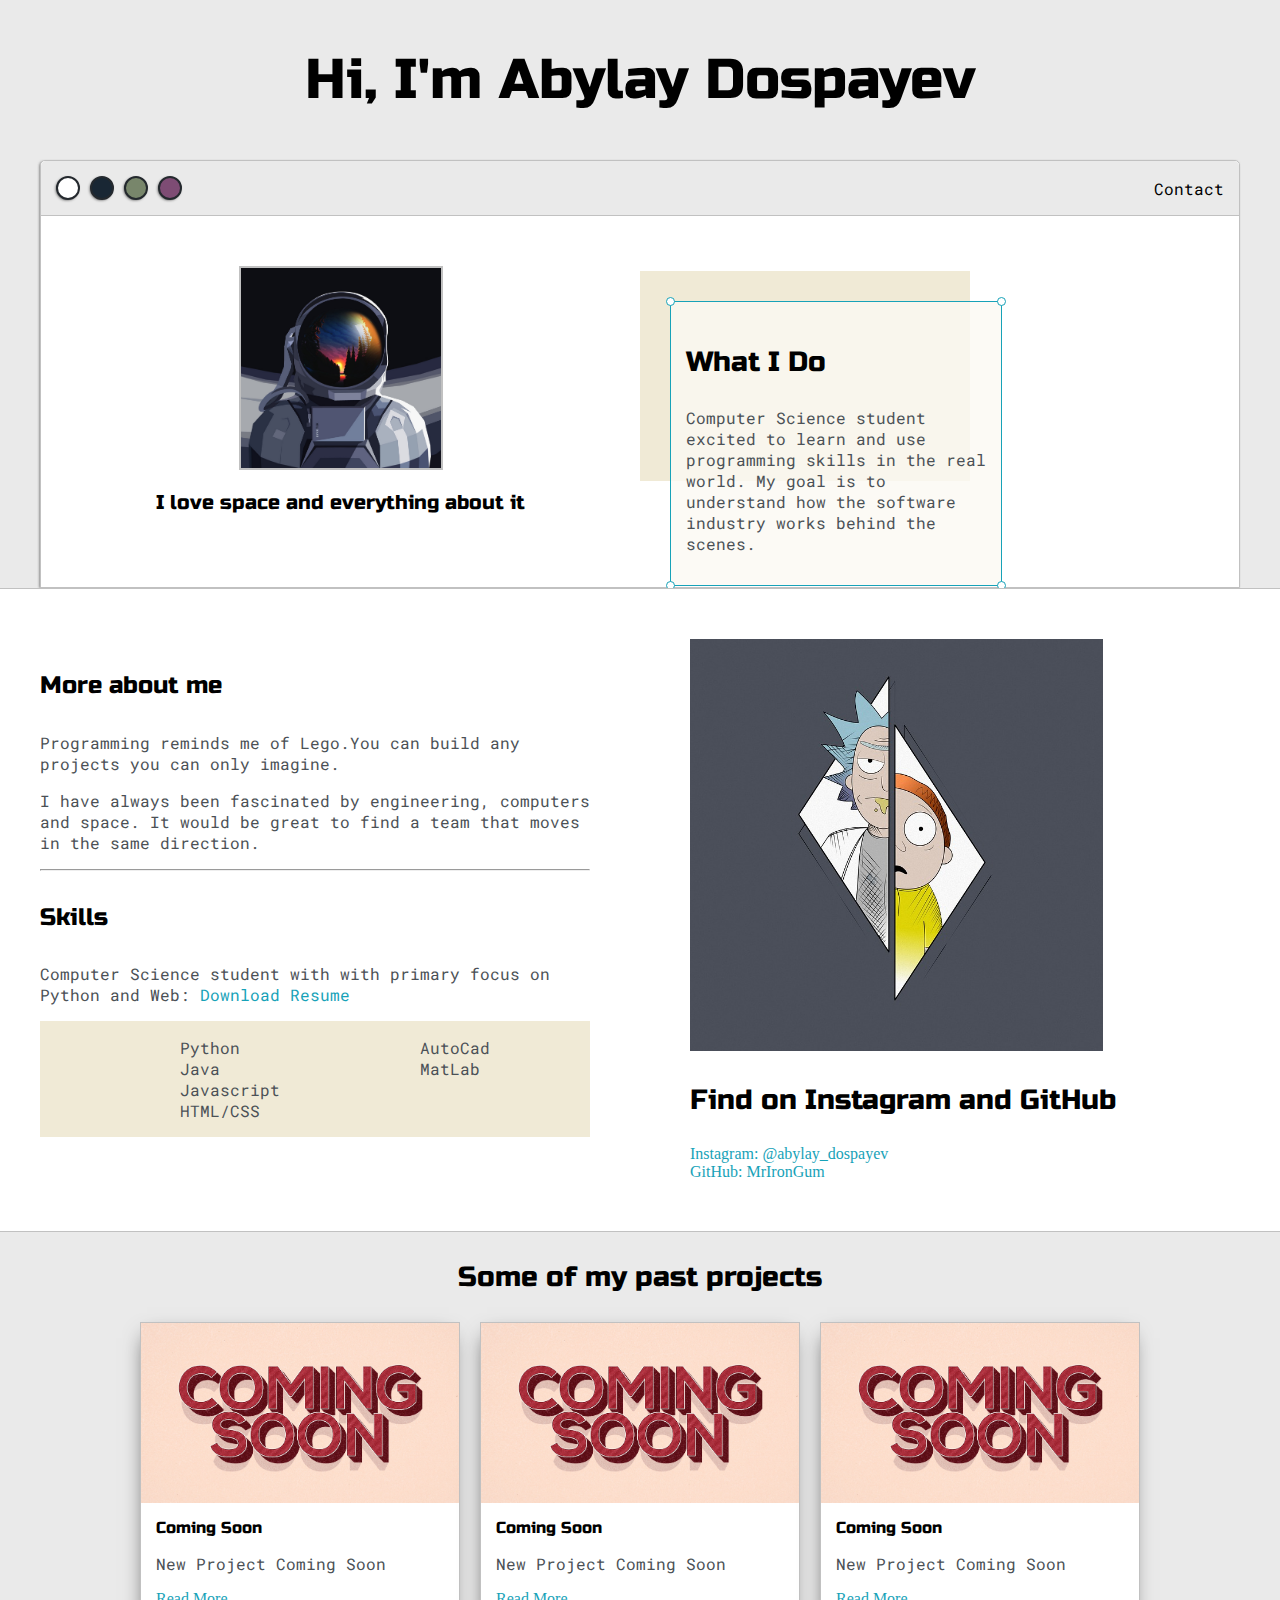
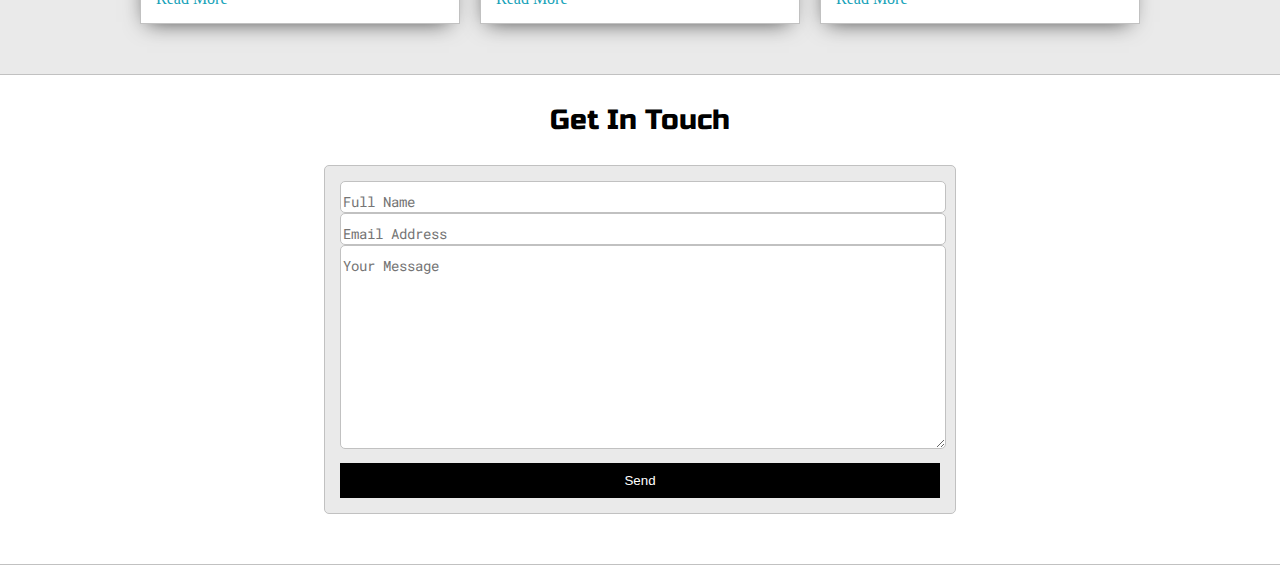
==== index.html @ e9ece23e "Add files via upload" ====
<!DOCTYPE html>

<html lang="en">

<head>
    <meta charset="UTF-8">
   
    <meta http-equiv="X-UA-Compatible" content="IE=edge">
   
    <meta name="viewport" content="width=device-width,
     initial-scale=1.0">
   
    <title>Abylay Dospayev</title>

    <!---Maint Font, Google Font, Russo-->
    <link href="https://fonts.googleapis.com/css2?family=Russo+One&display=swap" rel="stylesheet">
    
    <!---Secondary Font, Google Font, Roboto 500-->
    <link href="https://fonts.googleapis.com/css2?family=Roboto+Mono:wght@500&family=Russo+One&display=swap" rel="stylesheet">

    <!--CSS-->
    <link rel = "stylesheet" type = "text/css" href = "default.css">

    <link id = "theme-style" rel="stylesheet" href="">

</head>

<body>

    <!-- Bootstrap Class 
         Intro Section , dark-->
    <section class = "s1"> 
        <div class = "main-container">
            <!--Center greeting verticaly&horizontally by creating wrapper and grid area-->
            <div class = "greeting-wrapper">
            <h1>Hi, I'm Abylay Dospayev</h1>
            </div> 

            <!--Create new wrapper/grid area/container-->
            <div class="intro-wrapper">
                <div class = "nav-wrapper">
                    <!--Creating 2 sections with flexbox-->
                    <div class = "dots-wrapper">
                        <!--Creating dots on the left-->
                        <div id="theme-options-wrapper">
                        <div data-mode = "light" id="light-mode" class="theme-dot"></div>
                        <div data-mode = "blue" id="blue-mode" class="theme-dot"></div>
                        <div data-mode = "green" id="green-mode" class="theme-dot"></div>
                        <div data-mode = "purple" id="purple-mode" class="theme-dot"></div>
                        </div>
                    </div>

                    <ul id = "navigation">
                        <!--Links for nav-->
                        <li><a id = "contact-scroll" class = "contact-link" href="#contact-form">Contact</a></li>
                    </ul>
                </div>

                <div class ="left-column" >
                    <!--Picture with personalized theme-->
                    <img id = "profile_pic" src = "images/astronaut-spacesuit-wallpaper (2).jpg">
                    <h5 style = "text-align: center; line-height: 0;">I love space and everything about it</h5>
                    <!--Create 3 dots(pesonalized theme underneath the pic) and flexbox to style it -->
                    <div id="theme-options-wrapper">
                        <!--<div data-mode = "light" id="light-mode" class="theme-dot"></div>
                        <div data-mode = "blue" id="blue-mode" class="theme-dot"></div>
                        <div data-mode = "green" id="green-mode" class="theme-dot"></div>
                        <div data-mode = "purple" id="purple-mode" class="theme-dot"></div>-->
                    </div>

                  <!--  <p id = "settings-note">*Theme settings will be saved for<br>your next visit</p>-->
                </div>

                <div class = "right-column">
                    <div id = "preview-shadow">
                        <div id = "preview">
                            <div id="corner-tl" class = "corner"></div>
                            <div id="corner-tr" class = "corner"></div>
                            <h3>What I Do</h3>
                            <p>Computer Science student excited to learn and use programming skills in the real world. My goal is to understand how the software industry works behind the scenes.</p>
                            <div id="corner-br" class = "corner"></div>
                            <div id="corner-bl" class = "corner"></div>
                        </div>
                    </div>
                </div>
            </div>

        </div>
    </section>

    <!---About section, light-->
    <section class = "s2">
        <div class = "main-container">
            
            <div class="about-wrapper">
                <div class = "about-me">
                    <h4>More about me</h4>
                    <p>Programming reminds me of Lego.You can build any projects you can only imagine.</p>

                    <p>I have always been fascinated
                        by engineering, computers and space. It would be great to find a team that moves in the same direction. 
                    </p>
                
                    <hr>

                    <h4>Skills</h4>

                    <p>Computer Science student with  with 
                        primary focus on Python and Web: 
                        <a target ="_blank" href="Resume - final.pdf">Download Resume</a></p>

                        <div id = "skills">
                            <ul>
                                <li>Python</li>
                                <li>Java</li>
                                <li>Javascript</li>
                                <li>HTML/CSS</li>
                            </ul>

                            <ul>
                                <li>AutoCad</li>
                                <li>MatLab</li>
                                
                            </ul>

            
                        </div>
                </div>

                <div class = "social-links">
                    <img id="social_img" src="images/rick-and-morty.jpg">
                    <h3>Find on Instagram and GitHub</h3>

                    <a target="_blank" href="https://www.instagram.com/abylay_dospayev/">Instagram: @abylay_dospayev</a>
					<br>
					<a target="_blank" href="https://github.com/MrIronGum">GitHub: MrIronGum</a>
                </div>
                
                
            </div>

        </div>
    </section>     
    
    <!---Portfolio section, dark-->
    <section class = "s1">
        <div class = "main-container">
            <h3 style="text-align: center;">Some of my past projects</h3>
            <div class = "post-wrapper">

                <div>
                    <div class = "post">
                        <img class = "thumbnail" src="images/coming-soon.jpg">
                        <div class = "post-preview">
                            <h6 class = "post-title">Coming Soon</h6>
                            <p class="post-intro">New Project Coming Soon
                            </p>
                            <a href="post.html">Read More</a>
                        </div>
                    </div>
                 </div>

                <div>
                    <div class = "post">
                        <img class = "thumbnail" src="images/coming-soon.jpg">
                        <div class = "post-preview">
                            <h6 class = "post-title">Coming Soon</h6>
                            <p class="post-intro">New Project Coming Soon
                            </p>
                            <a href="#">Read More</a>

                        </div>
                    </div>
                </div>

                <div>
                    <div class = "post">
                        <img class = "thumbnail" src="images/coming-soon.jpg">
                        <div class = "post-preview">
                            <h6 class = "post-title">Coming Soon</h6>
                            <p class="post-intro">New Project Coming Soon
                            </p>
                            <a href="#">Read More</a>
                        </div>
                    </div>
                </div>

            </div> 
        </div>
    </section> 
 
    <!---Contact section, light-->
    <section class = "s2">
        <div class = "main-container">
            <h3 style="text-align: center;">Get In Touch</h3>

           <!-- <form action = "https://formsubmit.co/abylaidospayev@gmail.com" method="POST" id="contact-form">
                <label>Name</label>
                <input class = "input-field" type="text" name="name">

                <label>Subject</label>
                <input class = "input-field" type="text" name="Subject">

                <label>Email</label>
                <input class = "input-field" type="text" name="Email">

                <label>Message</label>
                <textarea class="input-field" name="message" ></textarea>

                <input id="submit-btn" type = "submit" value="Send">
            </form>-->

            <form  action="https://formsubmit.co/abylaidospayev@gmail.com" method="POST" id = "contact-form">
                <div class="form-group">
                  <div class="form-row">
                    <div class="col">
                      <input type="text" name="name" class="input-field" placeholder="Full Name" required>
                    </div>
                    <div class="col">
                      <input type="email" name="email" class="input-field" placeholder="Email Address" required>
                    </div>
                  </div>
                </div>
                <div class="form-group">
                  <textarea placeholder="Your Message" class="input-field" name="message" rows="10" required></textarea>
                </div>
                <button type="submit" id = "submit-btn">Send</button>
              </form>
        </div>
    </section> 

    <!--JS-->
    <script type = "text/javascript" src="script.js"></script>

</body>

</html>
---- default.css ----
/*color of headers text, global variable*/
:root{
    --mainColor: #eaeaea;
    --secondaryColor: #fff;
     
    --borderColor: #c1c1c1;

    --mainText: black;
    --secondaryText: #4b5156;

    --themeDotBorder:#24292e;

    --previewBg:rgb(251, 249, 243, 0.8);
    --previewShadow:#f0ead6;

    --buttonColor:black;
}

hmtl, body {
    padding: 0;
    margin: 0;

}

html{
    scroll-behavior: smooth;
}

body *{
    transition: 0.3s;
}

/*google font(Russo) and variables(color), not so bold*/
h1, h2, h3, h4, h5, h6, strong{
    color: var(--mainText);
    font-family: 'Russo One', sans-serif;
    font-weight: 500;
}

/*google font(Roboto, 500) and variables(color)*/
p, li, span, label, input, textarea{
    color: var(--secondaryText);
    font-family: 'Roboto Mono', monospace;
}

/*no underlines for links,color*/
a{
    text-decoration: none;
    color: #17a2b8;
}

/*no bullets in list*/
ul{
    list-style: none;
}

/*Sizes of text*/
h1 { font-size: 56px;}
h2 { font-size: 36px;}
h3 { font-size: 28px;}
h4 { font-size: 24px;}
h5 { font-size: 20px;}
h6 { font-size: 16px;}


/*classes s1&s2, with variables of colores and borders*/
.s1 {
    background-color: var(--mainColor);
    border-bottom: 1px solid var(--borderColor);
    overflow: auto;
}

.s2 {
    background-color: var(--secondaryColor);
    border-bottom: 1px solid var(--borderColor);
    overflow: auto;
}
 
/*Make sure that items centered*/
.main-container {
    width: 1200px;
    margin: 0 auto;
}

/*editing the wrapper greeting sentence*/
.greeting-wrapper{
    /*Creating grid area*/
    display: grid;

    /*Center content along x-axis*/
    text-align: center;
    
    /*Center along y-axis*/
    align-content: center;
    
    /*Creating a border*/
    /*border: 2px dashed lightcoral;*/

    /*Set the height*/
    min-height: 10em;
}

/*Set container intro-wrapper*/
.intro-wrapper{
    background-color:var(--secondaryColor);
    border: 1px solid var(--borderColor);
    /*Set the border radius for tops*/
    border-radius: 5px 5px 0 0;


    /*Shadow for a box from Shadow generator*/
    -webkit-box-shadow: -1px 1px 3px -1px rgba(0,0,0,0.75);
	-moz-box-shadow: -1px 1px 3px -1px rgba(0,0,0,0.75);
	box-shadow: -1px 1px 3px -1px rgba(0,0,0,0.75);

    /*Creating grid area*/
    display: grid;

    /*2 fractions for nav, right-left columns*/
    grid-template-columns: 1fr 1fr;

    /*temporary height
      3 em for nav, 30 em for columns  
    grid-template-rows: 3em 30em;*/ 

    /*create new string - new row*/
    grid-template-areas: 

        /*align nav wrapper at the top*/
        'nav-wrapper nav-wrapper'

        /*put columns at the bottom, on the left and right*/
        'left-column right-column'
        ;
}

/*Border for container*/
.nav-wrapper{
    border-radius: 5px 5px 0 0;
    /*identify grid area*/
    grid-area: nav-wrapper;
    /*Set bottom border for nav bar*/
    border-bottom: 1px solid var(--borderColor);
    /*Flexbox*/
    display: flex;
    /*spread on two sides */
    justify-content: space-between;
    /*space centered verticaly*/
    align-items: center;
    background-color: var(--mainColor);

    /*Set the border
    border: 1px dashed lightcoral;*/
}

#navigation a{
    color: var(--mainText);
}

#navigation a:hover{
    color: #bbbbbb;
}

/*creating space for links*/
#navigation{
    margin: 0;
    padding: 10px;
}

/*inline nav */
#navigation li{
    display: inline-block;
    margin-right: 5px;
    margin-left: 5px;
}

/*inline dots*/
.dots-wrapper{
    display: flex;
    padding: 10px;
}

/*Creating dots on the left of nav*/
.browser-dot{
    background-color: black;
    height: 15px;
    width: 15px;
    border-radius: 50%;
    margin: 5px;

    /*Shadow Generator, shadows for dots*/
    -webkit-box-shadow: 0px 2px 2px 1px rgba(136,136,136,0.34); 
    box-shadow: 0px 2px 2px 1px rgba(136,136,136,0.34);
    
}

/*styling colors of the dots*/
#dot-1{
    background-color: #FC6058 ;
}

#dot-2{
    background-color: #fec02f ;
}

#dot-3{
    background-color: #2ACA3E ;
}

.left-column{
    grid-area: left-column;
    padding-top:50px;
    padding-bottom: 50px;
  
    /* border: 1px dashed lightcoral;*/
}

#profile_pic{
    display: block;
    margin: 0 auto;
    height: 200px;
    width: 200px;
    /*crop the image*/
    object-fit: cover;
    border: 2px solid var(--borderColor);
}

#theme-options-wrapper{
    display: flex;
    justify-content: center;
}

.theme-dot{
    height: 20px;
    width: 20px;
    background-color: black;
    border-radius: 50%;

    margin: 5px;
    border: 2px solid var(--themeDotBorder);

    -webkit-box-shadow: -1px 1px 3px -1px rgba(0,0,0,0.75);
	-moz-box-shadow: -1px 1px 3px -1px rgba(0,0,0,0.75);
	box-shadow: -1px 1px 3px -1px rgba(0,0,0,0.75);
    /*turns cursor to the pointer*/
    cursor: pointer;

}

/*select elements when you mouse over them*/
.theme-dot:hover{
    border-width: 5px;
}

#light-mode{
    background-color:#fff ;
}

#blue-mode{
    background-color: #192734; ;
}

#green-mode{
    background-color:#78866b;
}

#purple-mode{
    background-color:#7E4C74;
}

.contact-link:hover{
    color: #17a2b8;
} 


#settings-note{
    /*editing text under the circles*/
    font-size: 12px;
    font-style: italic;
    text-align: center;
}

.right-column{
    grid-area: right-column;
    display: grid;
    align-content: center;
    /*border: 1px dashed lightcoral;*/

    padding-top: 50px;
    padding-bottom: 100px;
}

#preview-shadow{
    background-color: var(--previewShadow);
    width: 300px;
    height: 180px;
    padding-left: 30px;
    padding-top: 30px;
}

#preview{
    width: 300px;
    border: 1.5px solid #17a2b8;
    background-color: var(--previewBg);
    padding: 15px;
    position: relative;
}

.corner{
    /*creating dotes*/
    width: 7px;
    height: 7px;
    border-radius: 50%;
    border: 1.5px solid #17a2b8;
    background-color: #fff;
    position: absolute;
}

#corner-tl{
    top: -5px;
    left: -5px;
}

#corner-tr{
    top: -5px;
    right: -5px;
}

#corner-br{
    bottom: -5px;
    right: -5px;
}

#corner-bl{
    bottom: -5px;
    left: -5px;
}

.about-wrapper{
    display: grid;
    /*fit content if less than 320px stack it and if expand - expand it*/
    grid-template-columns: repeat(auto-fit, minmax(320px, 1fr));
    padding-bottom: 50px;
    padding-top: 50px;
    gap:100px;
}

#skills{
    display: flex;
    justify-content: space-evenly;
    background-color: var(--previewShadow);
}

.social_links{
    display: grid;
    align-content: center;
    text-align: center;
}

#social_img{
    width: 75%;
}


.post-wrapper{
    display: grid;
    /*fits as many as you can but never let it go below or above 320*/
    grid-template-columns: repeat(auto-fit, 320px);
    gap: 20px;
    justify-content: center;
    padding-bottom: 50px;
}

.post{
    border: 1px solid var(--borderColor);
    -webkit-box-shadow: -2px 7px 21px -9px rgba(0,0,0,0.75);
	-moz-box-shadow: -2px 7px 21px -9px rgba(0,0,0,0.75);
	box-shadow: -2px 7px 21px -9px rgba(0,0,0,0.75);
}

.thumbnail{
    display: block;
    width: 100%;
    height:180px;
    object-fit: cover;
}

.post-preview{
    background-color: #fff;
    padding: 15px;

}

.post-title{
    color: black;
    margin: 0;
}

.post-intro{
    color: #4b5156;
    font-size: 16px;
}

#contact-form{
    display: block;
    /*responsive if we change size*/
    max-width: 600px;
    /*center the form*/
    margin: 0 auto;
    border: 1px solid var(--borderColor);
    padding: 15px;
    border-radius: 5px;
    background-color: var(--mainColor);
    margin-bottom: 50px;
}

.input-field{
    width: 100%;
    padding-top: 10px;
    background-color: var(--secondaryColor);
    border-radius: 5px;
    border: 1px solid var(--borderColor);
    font-size: 14px;
}

#contact-form label{
    /*contact form min height is 2.7em*/
    line-height: 2.7em;
}

#contact-form textarea{
    min-height: 100px;
    font-size: 14px;
}

#submit-btn{
    margin-top: 10px;
    width: 100%;
    padding-top: 10px;
    padding-bottom: 10px;
    color: #fff;
    background-color: var(--buttonColor);
    border: none;
}

/*adjusting width with the changing of screen size
set value to main container*/
@media screen and (max-width: 1200px){
    .main-container{
        width: 95%;
    }
}

@media screen and (max-width: 800px){
    .intro-wrapper{
        /*2 fractions for nav, right-left columns*/
        grid-template-columns: 1fr;
        /*create new string - new row*/
        grid-template-areas: 
            /*align nav wrapper at the top*/
            'nav-wrapper'
            /*put columns at the bottom, on the left and right*/
            'left-column'
            'right-column'
            ;
    }

    .right-column{
        justify-content: center;
    }


}
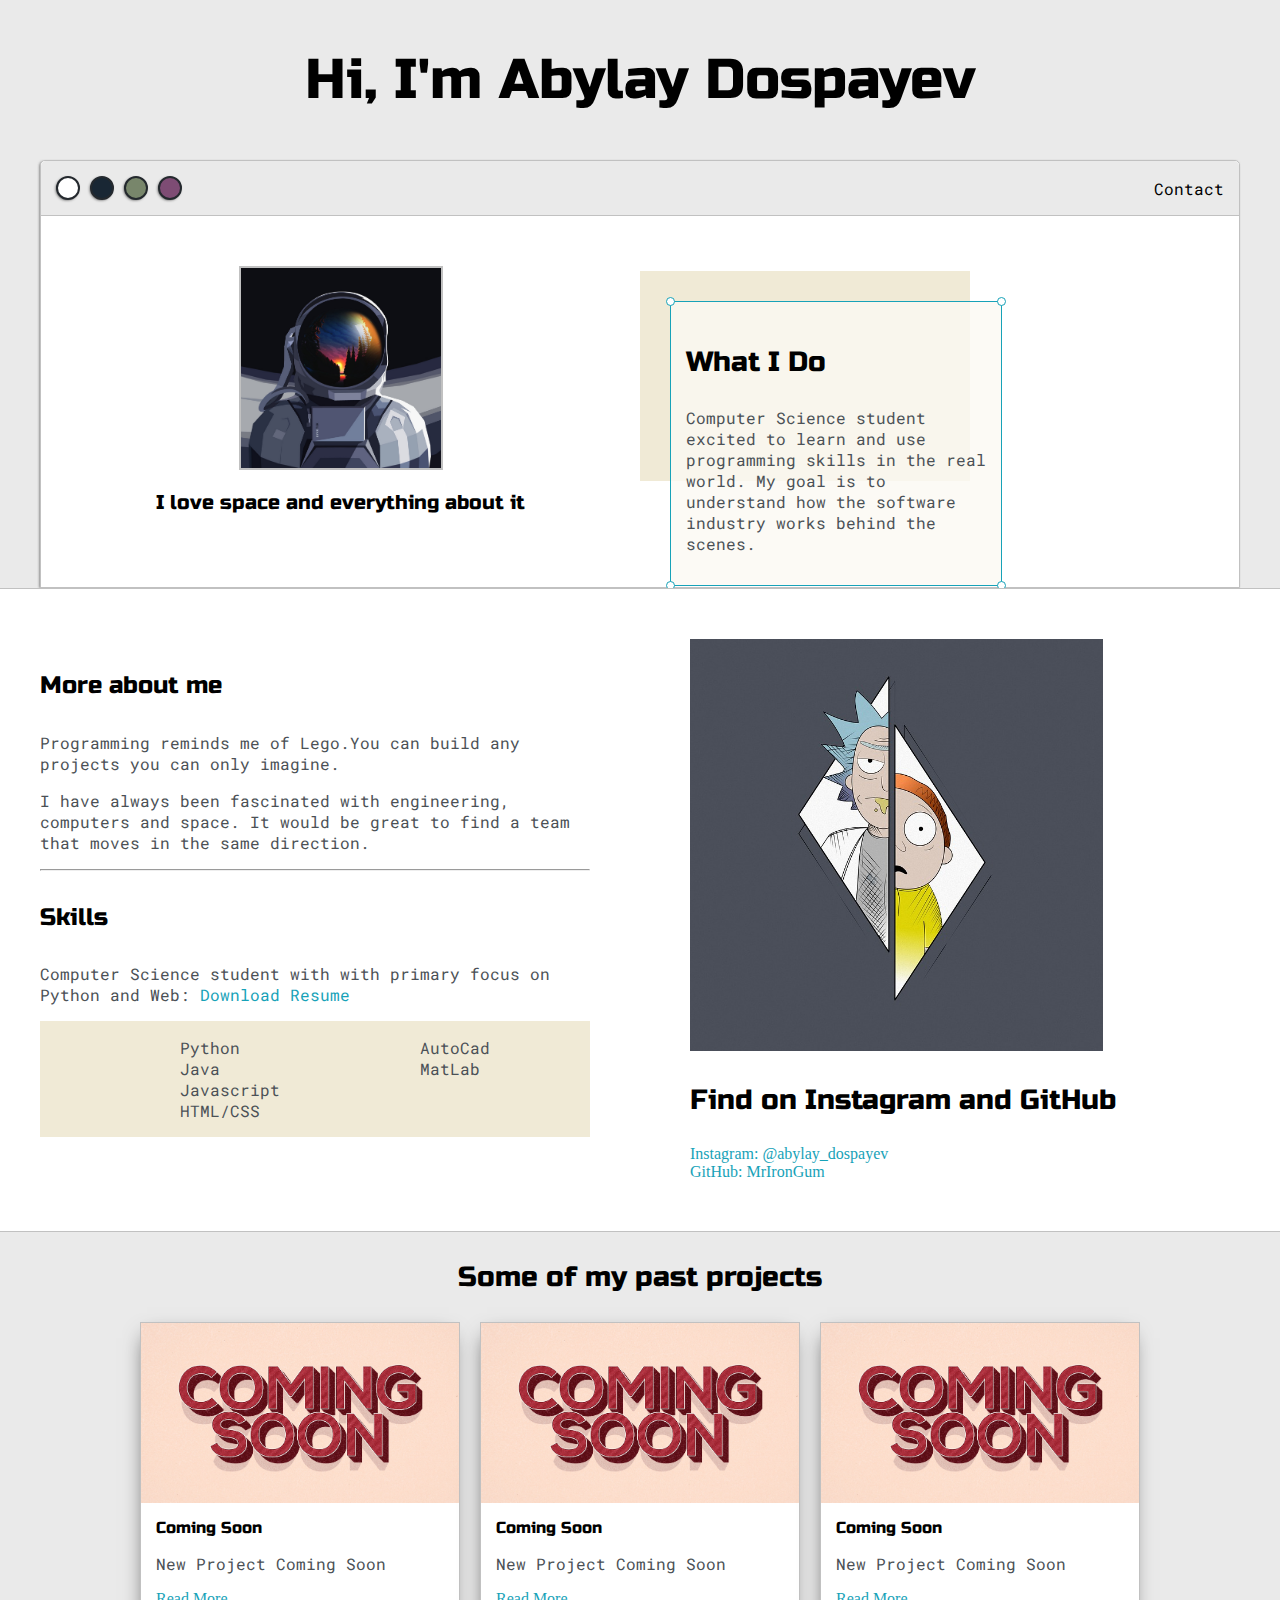
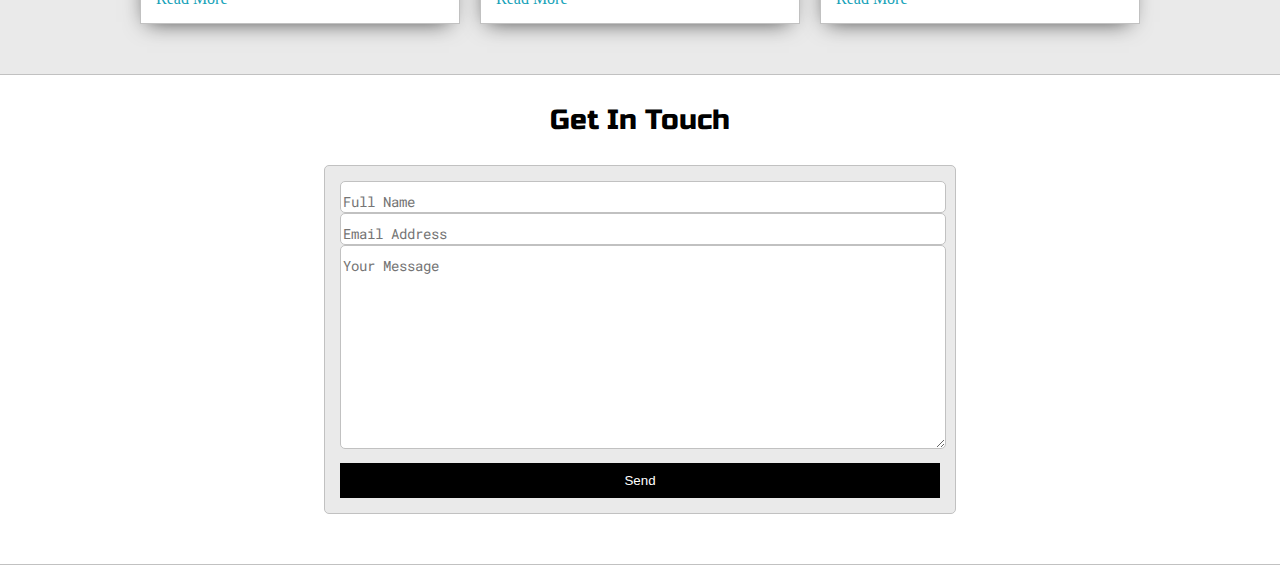
==== commit df32f24b: "Update index.html" ====
--- a/index.html
+++ b/index.html
@@ -98,7 +98,7 @@
                     <p>Programming reminds me of Lego.You can build any projects you can only imagine.</p>
 
                     <p>I have always been fascinated
-                        by engineering, computers and space. It would be great to find a team that moves in the same direction. 
+                        with engineering, computers and space. It would be great to find a team that moves in the same direction. 
                     </p>
                 
                     <hr>
@@ -210,7 +210,7 @@
                 <input id="submit-btn" type = "submit" value="Send">
             </form>-->
 
-            <form  action="https://formsubmit.co/abylaidospayev@gmail.com" method="POST" id = "contact-form">
+            <form  action="https://formsubmit.co/0f91ce4183145644640223565462007f" method="POST" id = "contact-form">
                 <div class="form-group">
                   <div class="form-row">
                     <div class="col">
@@ -234,4 +234,4 @@
 
 </body>
 
-</html>+</html>
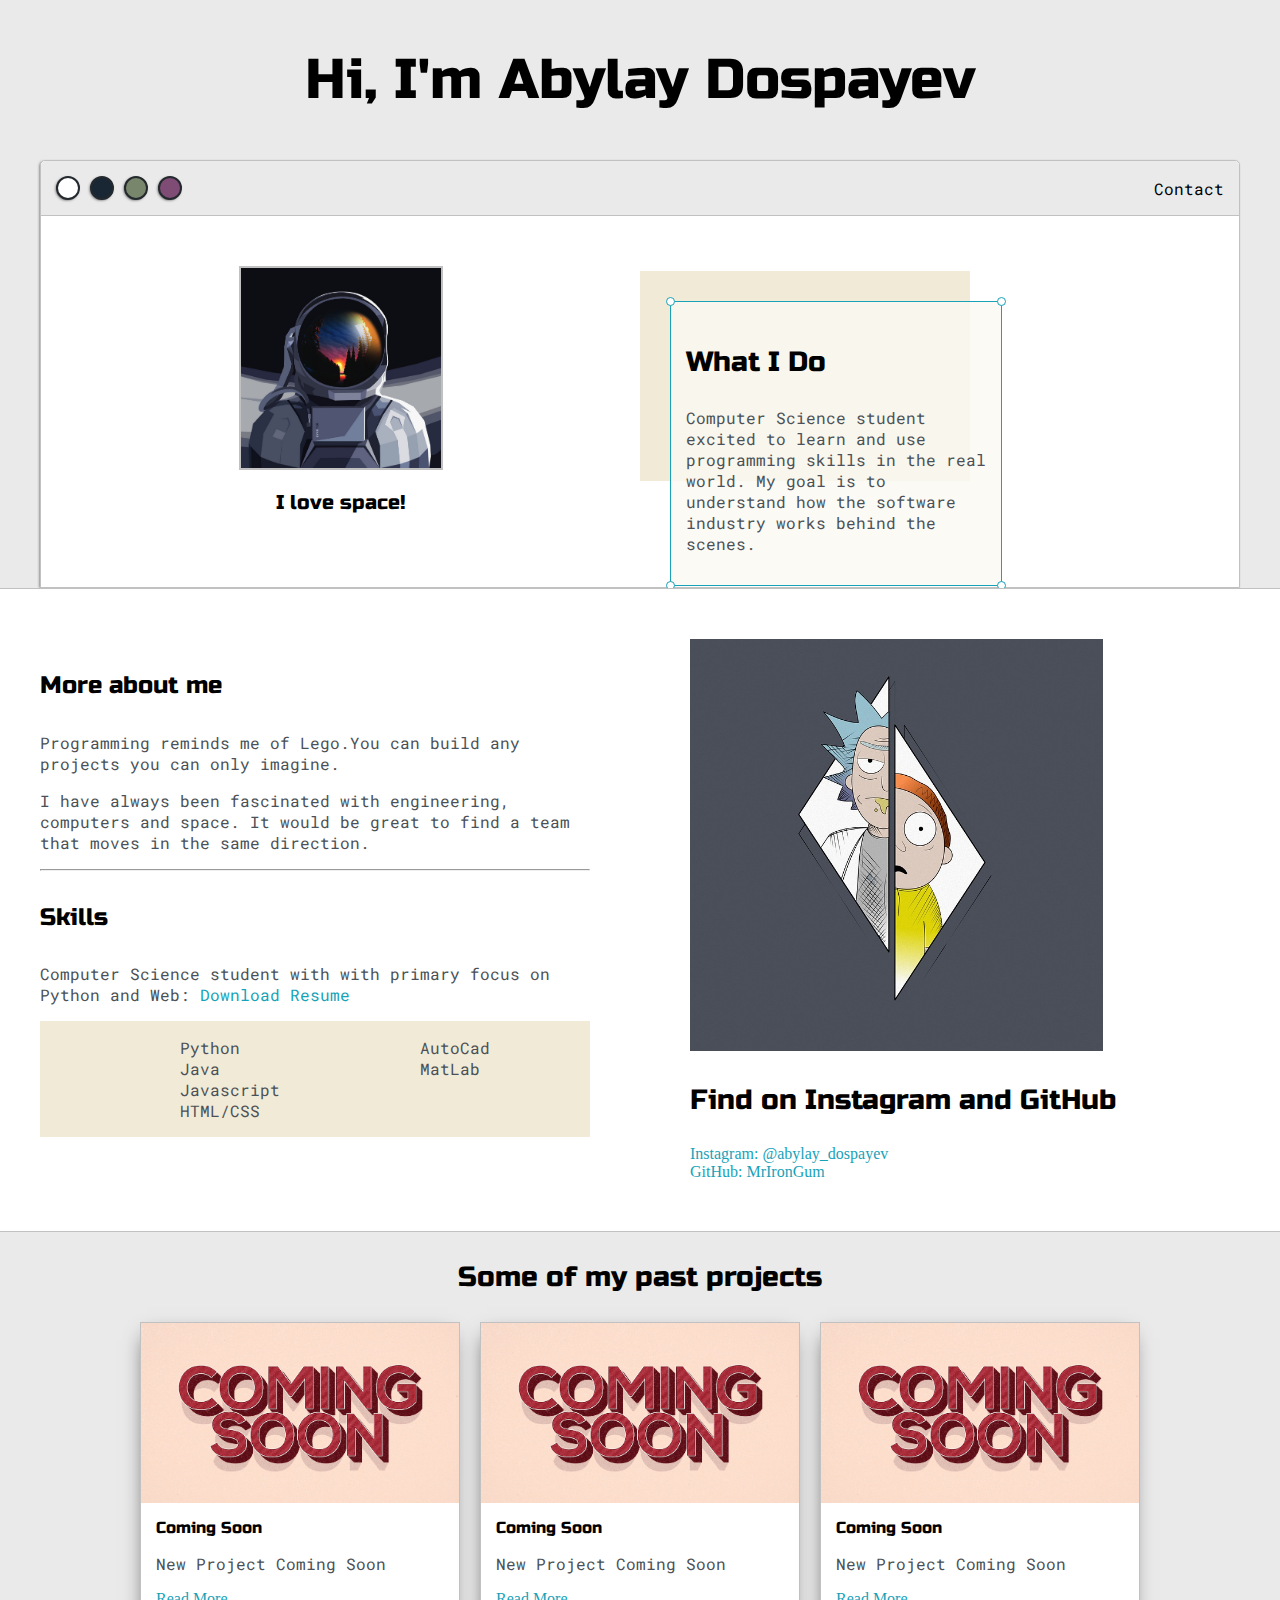
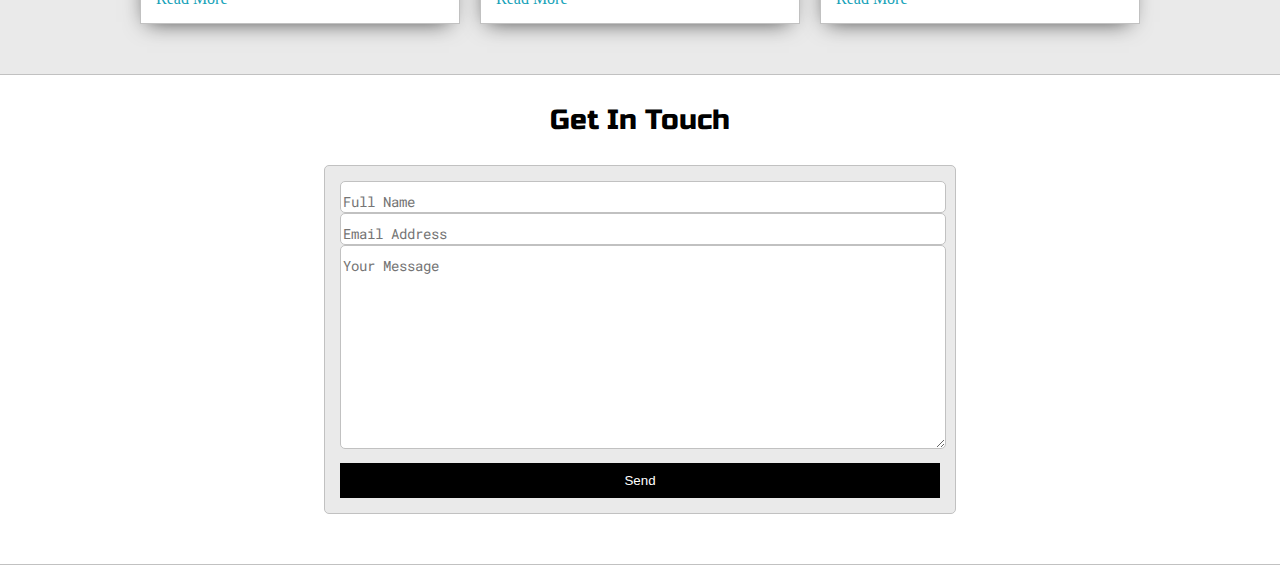
==== commit ef63e483: "Update index.html" ====
--- a/index.html
+++ b/index.html
@@ -59,7 +59,7 @@
                 <div class ="left-column" >
                     <!--Picture with personalized theme-->
                     <img id = "profile_pic" src = "images/astronaut-spacesuit-wallpaper (2).jpg">
-                    <h5 style = "text-align: center; line-height: 0;">I love space and everything about it</h5>
+                    <h5 style = "text-align: center; line-height: 0;">I love space!</h5>
                     <!--Create 3 dots(pesonalized theme underneath the pic) and flexbox to style it -->
                     <div id="theme-options-wrapper">
                         <!--<div data-mode = "light" id="light-mode" class="theme-dot"></div>
@@ -97,8 +97,7 @@
                     <h4>More about me</h4>
                     <p>Programming reminds me of Lego.You can build any projects you can only imagine.</p>
 
-                    <p>I have always been fascinated
-                        with engineering, computers and space. It would be great to find a team that moves in the same direction. 
+                    <p>I have always been fascinated with engineering, computers and space. It would be great to find a team that moves in the same direction. 
                     </p>
                 
                     <hr>
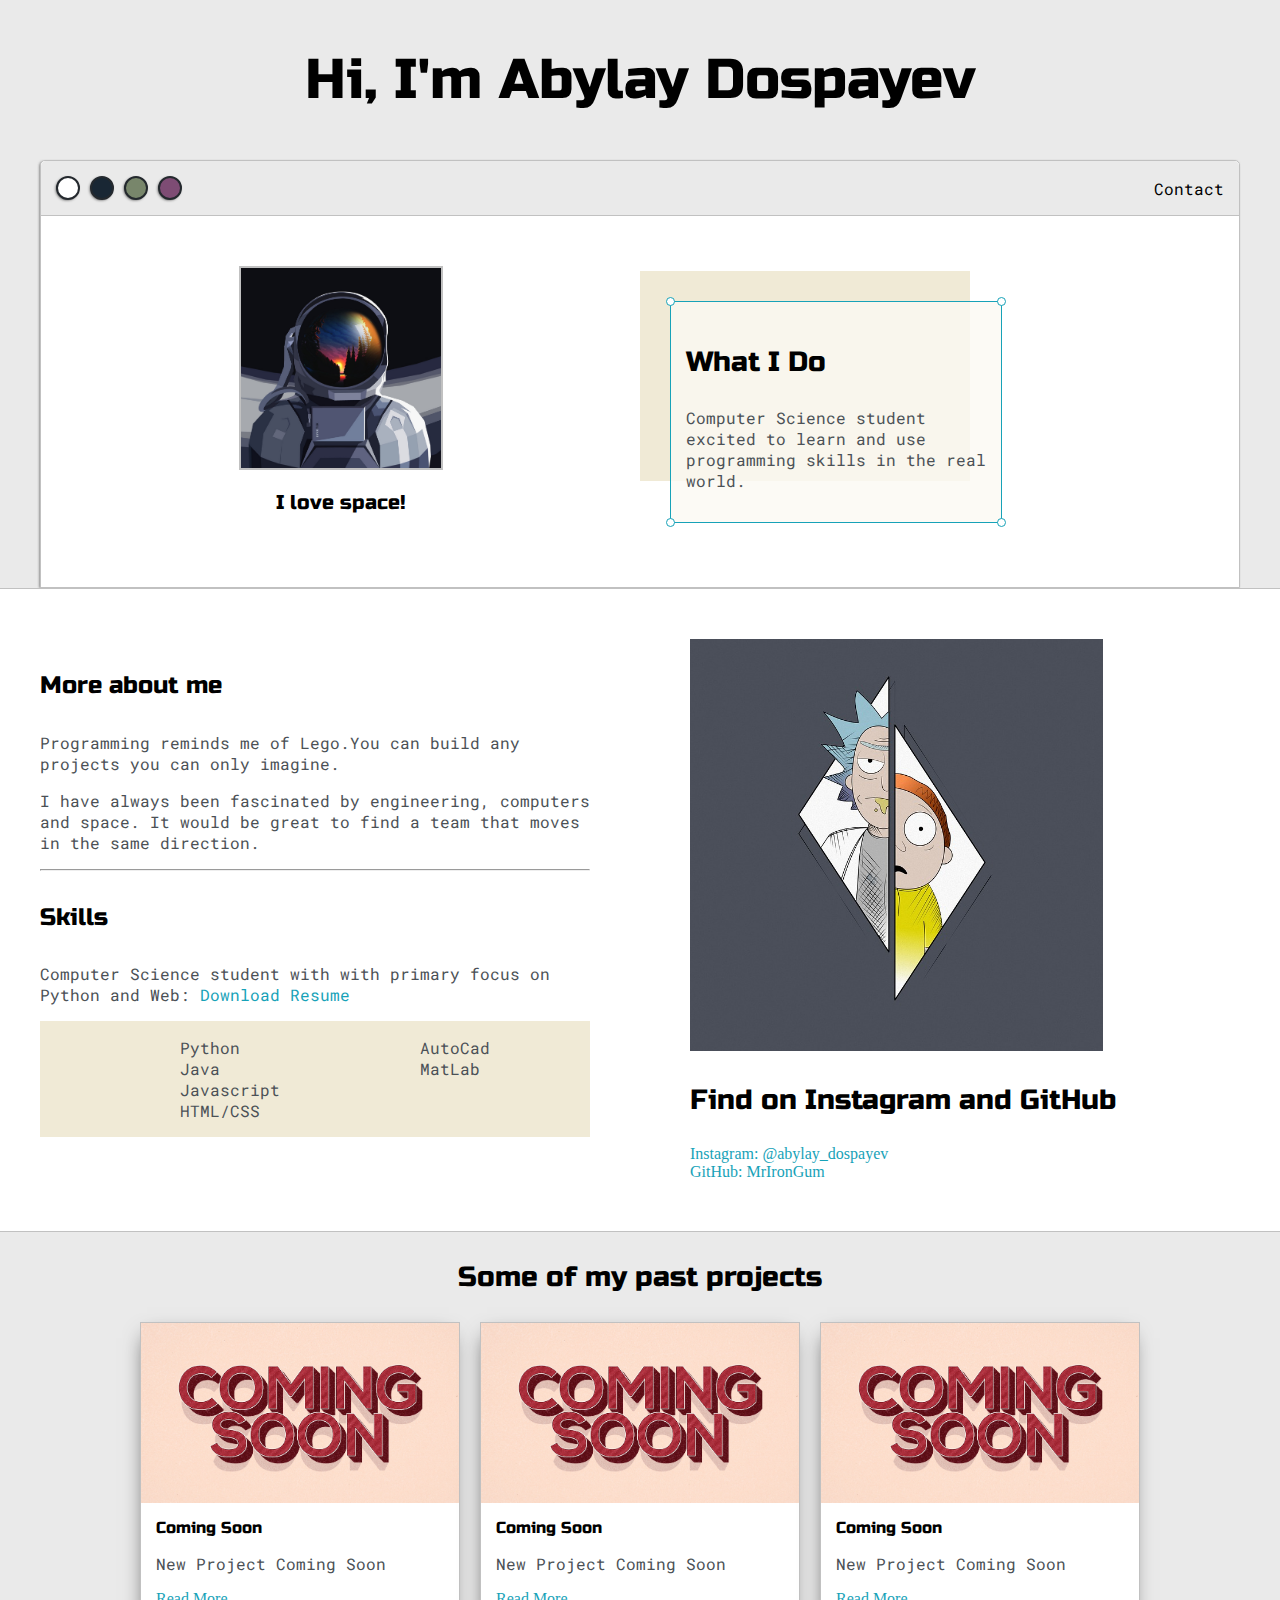
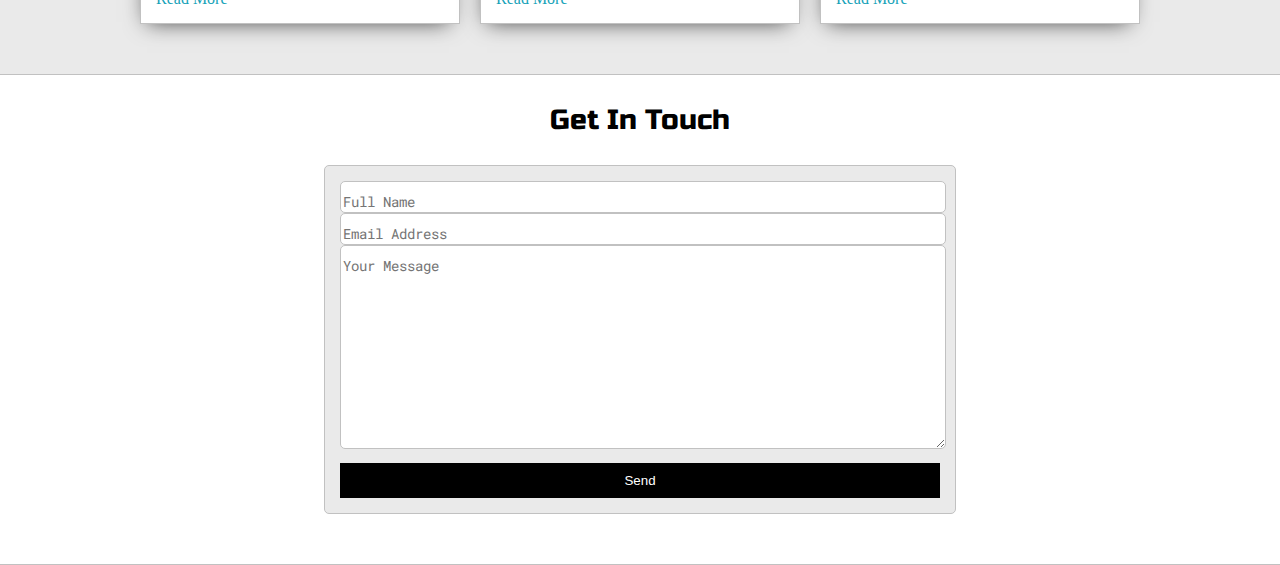
==== commit c25f36f5: "Update index.html" ====
--- a/index.html
+++ b/index.html
@@ -77,7 +77,7 @@
                             <div id="corner-tl" class = "corner"></div>
                             <div id="corner-tr" class = "corner"></div>
                             <h3>What I Do</h3>
-                            <p>Computer Science student excited to learn and use programming skills in the real world. My goal is to understand how the software industry works behind the scenes.</p>
+                            <p>Computer Science student excited to learn and use programming skills in the real world.</p>
                             <div id="corner-br" class = "corner"></div>
                             <div id="corner-bl" class = "corner"></div>
                         </div>
@@ -97,7 +97,7 @@
                     <h4>More about me</h4>
                     <p>Programming reminds me of Lego.You can build any projects you can only imagine.</p>
 
-                    <p>I have always been fascinated with engineering, computers and space. It would be great to find a team that moves in the same direction. 
+                    <p>I have always been fascinated by engineering, computers and space. It would be great to find a team that moves in the same direction. 
                     </p>
                 
                     <hr>
